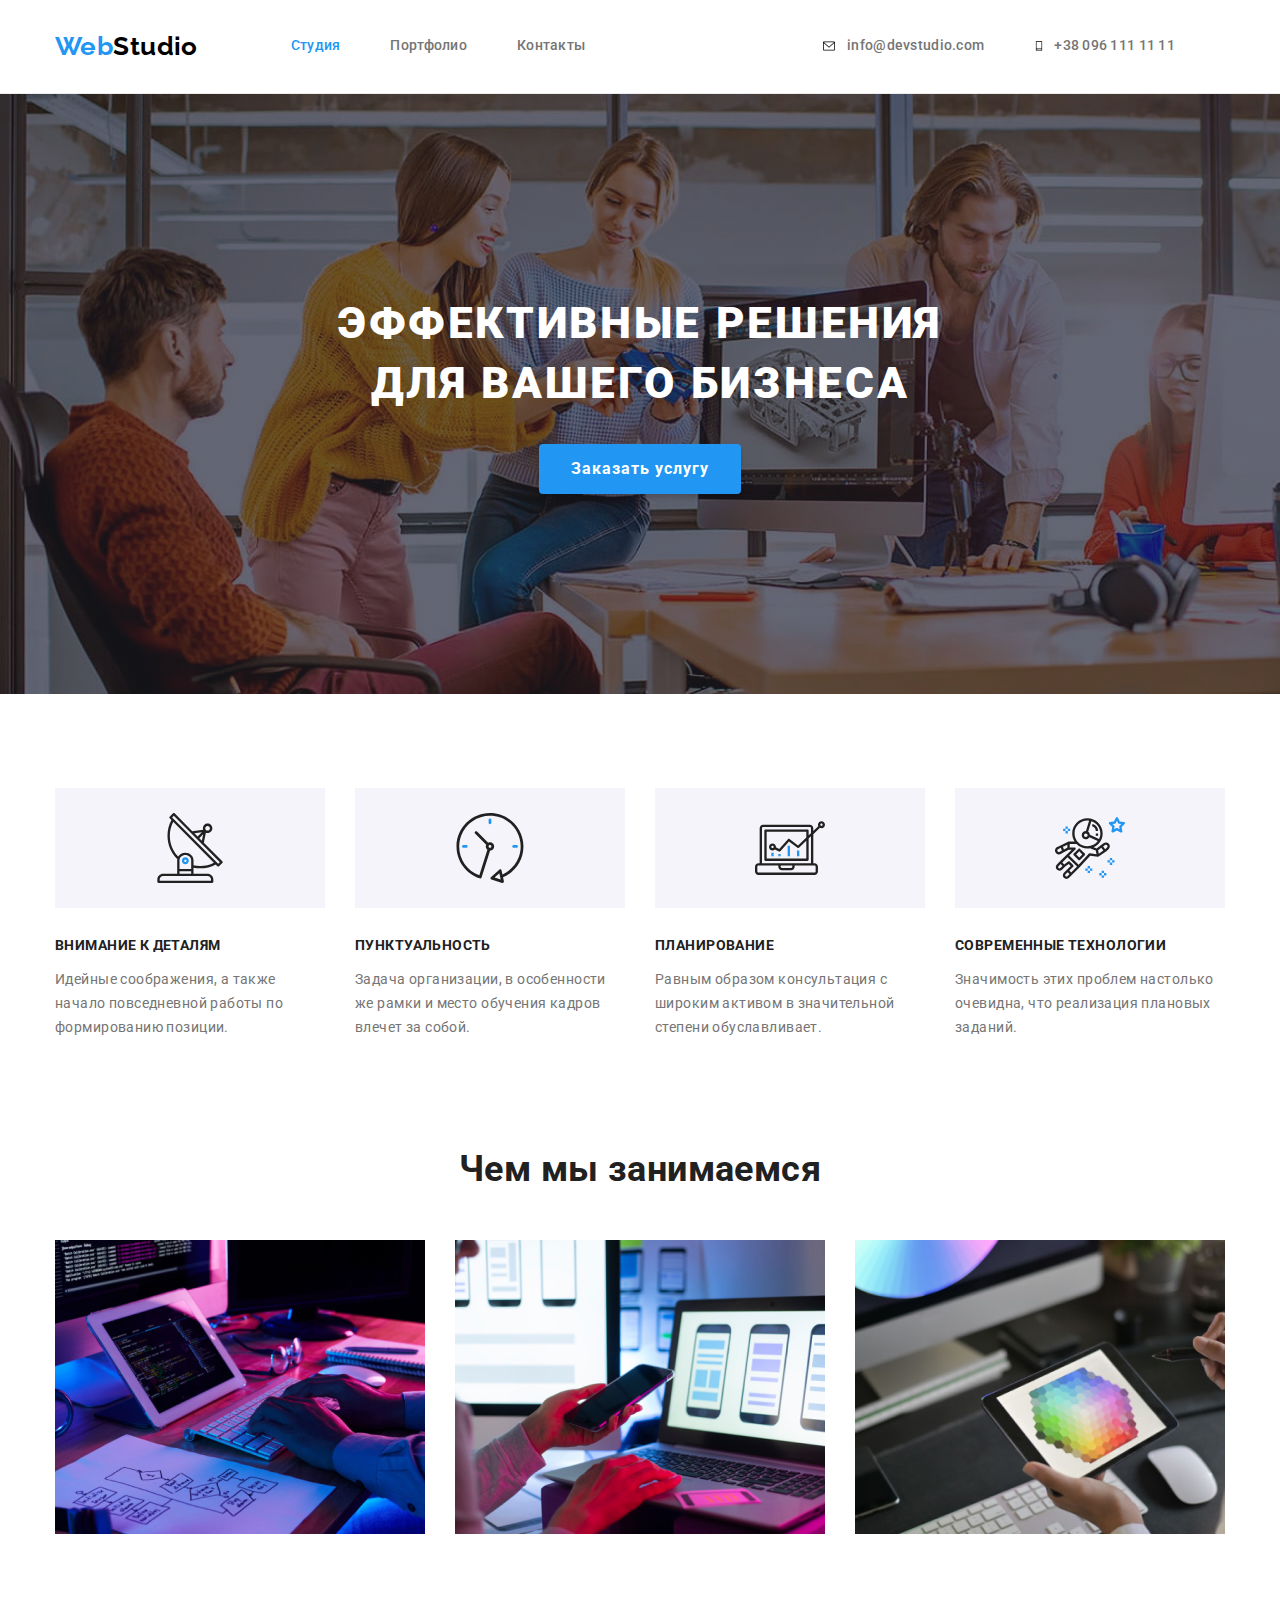
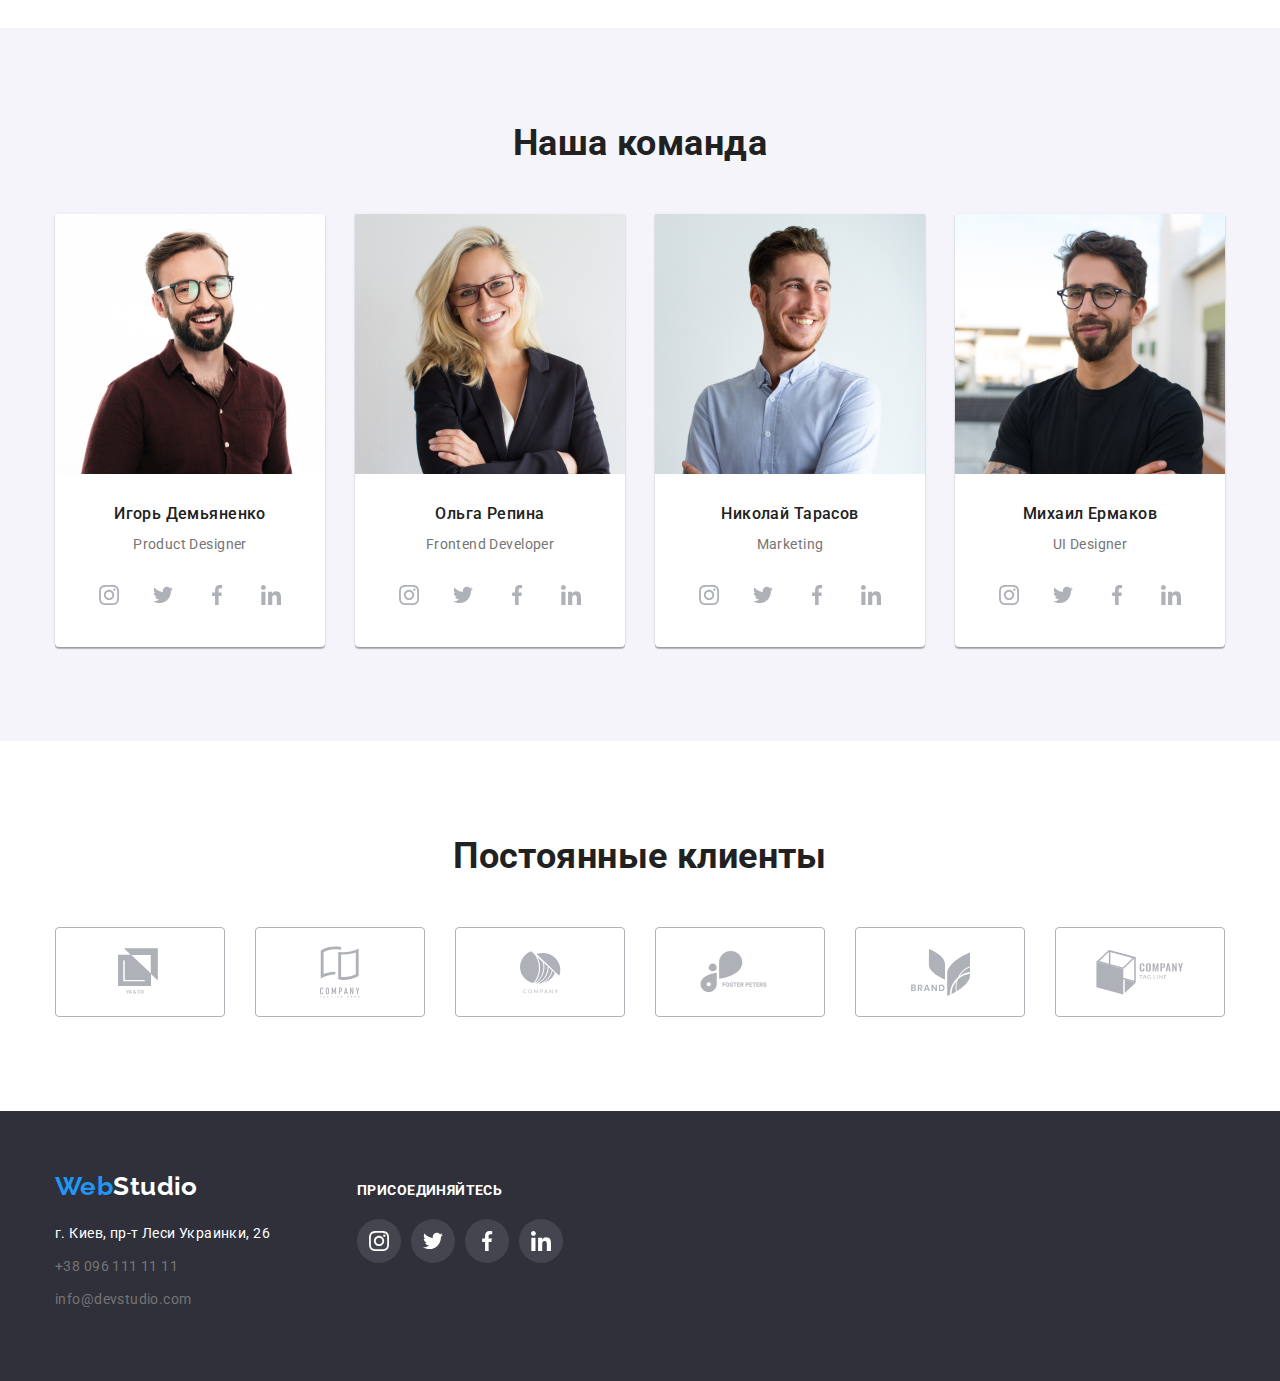
==== index.html @ 1a221051 "готова к сдаче дз" ====
<!DOCTYPE html>
<html lang="ru">
<head>
    <meta charset="UTF-8">
    <meta name="viewport" content="width=device-width, initial-scale=1.0">
    <title>Главная</title>
    <link rel="preconnect" href="https://fonts.gstatic.com">
    <link href="https://fonts.googleapis.com/css2?family=Raleway:wght@700&family=Roboto:wght@400;500;700;900&display=swap"
        rel="stylesheet">
    <link rel="stylesheet" href="https://cdnjs.cloudflare.com/ajax/libs/modern-normalize/1.0.0/modern-normalize.min.css">
    <link rel="stylesheet" href="./css/styles.css">

<body>
    <header>
        <div class="horizontal-flex container">
            <nav class="horizontal-flex">
                <a class="logo" href="./index.html"><span class='accent'>Web</span>Studio</a>
                <ul class="horizontal-flex site-nav list">
                    <li><a class="link  current" href="./index.html">Студия</a></li>
                    <li><a class="link " href="./portfolio.html">Портфолио</a></li>
                    <li><a class="link  last-child" href="">Контакты</a></li>
                </ul>
            </nav>
            <ul class="horizontal-flex header-address list">
                <li>
                    <a class="link email-telephone-link" href="mailto:info@devstudio.com">
                        <svg class="email-telephone-link-icon" width ="16" height = "12">
                            <use href="./images/sprite.svg#envelope"></use>
                        </svg>
                        <p class = "email-telephone">info@devstudio.com </p>
                    </a>
                </li>
                <li>
                    <a class="email-telephone-link link" href="tel:+380961111111">
                        <svg class="email-telephone-link-icon" width="10" height="16">
                            <use href="./images/sprite.svg#smartphone"></use>
                        </svg>
                        <p class="email-telephone">+38 096 111 11 11</p>
                    </a>
                </li>
            </ul>
        </div>
        
    </header>
    <main>
        <section class="hero">
            <h1 class="hero-h1">Эффективные решения для вашего бизнеса</h1>
            <button type ="button" class = "button-hero"> Заказать услугу</button>
        </section>
        <section class="section features">
            <div class="container">
                <h2 class="section-h2 visually-hidden">Особенности</h2>
                
                <ul class="features-list list horizontal-flex">
                    <li class="features-item">
                        <a href="#" class="features-item-link">
                            <svg class="features-item-link-icon">
                                <use href="./images/sprite.svg#antenna"></use>
                            </svg>
                        </a>
                        <h3 class='features-list-h3'>Внимание к деталям</h3>
                        <p>Идейные соображения, а также начало повседневной работы по формированию позиции.</p>
                    </li>
                    <li class="features-item ">
                        <a href="#" class="features-item-link">
                            <svg class="features-item-link-icon">
                                <use href="./images/sprite.svg#clock"></use>
                            </svg>
                        </a>
                        <h3 class='features-list-h3'>Пунктуальность</h3>
                        <p>Задача организации, в особенности же рамки и место обучения кадров влечет за собой.</p>
                    </li>
                    <li class="features-item ">
                        <a href="#" class="features-item-link">
                            <svg class="features-item-link-icon">
                                <use href="./images/sprite.svg#diagram"></use>
                            </svg>
                        </a>
                        <h3 class='features-list-h3'>Планирование</h3>
                        <p>Равным образом консультация с широким активом в значительной степени обуславливает.</p>
                    </li>
                    <li class="features-item ">
                        <a href="#" class="features-item-link">
                            <svg class="features-item-link-icon">
                                <use href="./images/sprite.svg#astronaut"></use>
                            </svg>
                        </a>
                        <h3 class='features-list-h3'>Современные технологии</h3>
                        <p>Значимость этих проблем настолько очевидна, что реализация плановых заданий.</p>
                    </li>
                </ul>
            </div>
        </section>
        <section class="section actions">
            <div class="container">
                <h2 class="section-h2">Чем мы занимаемся</h2>
                <ul class="list horizontal-flex">
                    <li><img src="./images/actions/img1.jpg" width='370' height='294' alt="Десктопные приложения"></li>
                    <li><img src="./images/actions/img2.jpg" width='370' height='294' alt="Мобильные приложения"></li>
                    <li><img src="./images/actions/img3.jpg" width='370' height='294' alt="Дизайнерские решения"> </li>
                </ul>
            </div>
        </section>
        <section class="section teams">
            <div class="container">
                <h2 class="section-h2">Наша команда</h2>
                <ul class="teams-list list">
                    <li class = 'teams-card'>
                        <img src="./images/teams/imgID.jpg" width='270' height='260' alt="Игорь Демьяненко">
                        <div class=card-label>
                            <h3 class='card-name'>Игорь Демьяненко</h3>
                            <p>Product Designer</p>
                            <ul class='social-list list'>
                                <li class = 'social-list-item'>
                                    <a href="#" class="social-list-item-link">
                                        <svg class="social-list-item-link-icon">
                                            <use href="./images/sprite.svg#instagram"></use>
                                        </svg>
                                    </a>
                                </li>
                                <li class='social-list-item'>
                                    <a href="#" class="social-list-item-link">
                                        <svg class="social-list-item-link-icon">
                                            <use href="./images/sprite.svg#twitter"></use>
                                        </svg>
                                    </a>
                                </li>
                                <li class='social-list-item'>
                                    <a href="#" class="social-list-item-link">
                                        <svg class="social-list-item-link-icon">
                                            <use href="./images/sprite.svg#facebook"></use>
                                        </svg>
                                    </a>
                                </li>
                                <li class='social-list-item'>
                                    <a href="#" class="social-list-item-link">
                                        <svg class="social-list-item-link-icon">
                                            <use href="./images/sprite.svg#linkedin"></use>
                                        </svg>
                                    </a>
                                </li>
                            </ul>
                        </div>
                    </li>
                    <li class = 'teams-card'>
                        <img src="./images/teams/imgOR.jpg" width='270' height='260' alt="Ольга Репина">
                        <div class=card-label>
                            <h3 class='card-name'>Ольга Репина</h3>
                            <p>Frontend Developer</p>
                            <ul class='social-list list'>
                                <li class='social-list-item'>
                                    <a href="#" class="social-list-item-link">
                                        <svg class="social-list-item-link-icon">
                                            <use href="./images/sprite.svg#instagram"></use>
                                        </svg>
                                    </a>
                                </li>
                                <li class='social-list-item'>
                                    <a href="#" class="social-list-item-link">
                                        <svg class="social-list-item-link-icon">
                                            <use href="./images/sprite.svg#twitter"></use>
                                        </svg>
                                    </a>
                                </li>
                                <li class='social-list-item'>
                                    <a href="#" class="social-list-item-link">
                                        <svg class="social-list-item-link-icon">
                                            <use href="./images/sprite.svg#facebook"></use>
                                        </svg>
                                    </a>
                                </li>
                                <li class='social-list-item'>
                                    <a href="#" class="social-list-item-link">
                                        <svg class="social-list-item-link-icon">
                                            <use href="./images/sprite.svg#linkedin"></use>
                                        </svg>
                                    </a>
                                </li>
                            </ul>
                        </div>
                    </li>
                    <li class = 'teams-card'>
                        <img src="./images/teams/imgNT.jpg" width='270' height='260' alt="Николай Тарасов">
                        <div class=card-label>
                            <h3 class='card-name'>Николай Тарасов</h3>
                            <p>Marketing</p>
                            <ul class='social-list list'>
                                <li class='social-list-item'>
                                    <a href="#" class="social-list-item-link">
                                        <svg class="social-list-item-link-icon">
                                            <use href="./images/sprite.svg#instagram"></use>
                                        </svg>
                                    </a>
                                </li>
                                <li class='social-list-item'>
                                    <a href="#" class="social-list-item-link">
                                        <svg class="social-list-item-link-icon">
                                            <use href="./images/sprite.svg#twitter"></use>
                                        </svg>
                                    </a>
                                </li>
                                <li class='social-list-item'>
                                    <a href="#" class="social-list-item-link">
                                        <svg class="social-list-item-link-icon">
                                            <use href="./images/sprite.svg#facebook"></use>
                                        </svg>
                                    </a>
                                </li>
                                <li class='social-list-item'>
                                    <a href="#" class="social-list-item-link">
                                        <svg class="social-list-item-link-icon">
                                            <use href="./images/sprite.svg#linkedin"></use>
                                        </svg>
                                    </a>
                                </li>
                            </ul>
                        </div>
                    </li>
                    <li class = 'teams-card'>
                        <img src="./images/teams/imgME.jpg" width='270' height='260' alt="Михаил Ермаков">
                        <div class=card-label>
                            <h3 class='card-name'>Михаил Ермаков</h3>
                            <p>UI Designer</p>
                            <ul class='social-list list'>
                                <li class='social-list-item'>
                                    <a href="#" class="social-list-item-link">
                                        <svg class="social-list-item-link-icon">
                                            <use href="./images/sprite.svg#instagram"></use>
                                        </svg>
                                    </a>
                                </li>
                                <li class='social-list-item'>
                                    <a href="#" class="social-list-item-link">
                                        <svg class="social-list-item-link-icon">
                                            <use href="./images/sprite.svg#twitter"></use>
                                        </svg>
                                    </a>
                                </li>
                                <li class='social-list-item'>
                                    <a href="#" class="social-list-item-link">
                                        <svg class="social-list-item-link-icon">
                                            <use href="./images/sprite.svg#facebook"></use>
                                        </svg>
                                    </a>
                                </li>
                                <li class='social-list-item'>
                                    <a href="#" class="social-list-item-link">
                                        <svg class="social-list-item-link-icon">
                                            <use href="./images/sprite.svg#linkedin"></use>
                                        </svg>
                                    </a>
                                </li>
                            </ul>
                        </div>
                    </li>
                </ul>
            </div>
        
        </section>
        <section class="section customers">
            <div class="container">
                <h2 class="section-h2">Постоянные клиенты</h2>
                <ul class="customers-list list">
                    <li class="customers-item">
                        <a href="#" class="customers-item-link">
                            <svg class="customers-item-link-logo" width = "44px" height ="49px">
                                <use href="./images/sprite.svg#logo1" ></use>
                            </svg>
                        </a>
                    </li>
                    <li class="customers-item">
                        <a href="#" class="customers-item-link">
                            <svg class="customers-item-link-logo" width="40px" height="52px">
                                <use href="./images/sprite.svg#logo2"></use>
                            </svg>
                        </a>
                    </li>
                    <li class="customers-item">
                        <a href="#" class="customers-item-link">
                            <svg class="customers-item-link-logo" width="41px" height="43px">
                                <use href="./images/sprite.svg#logo3"></use>
                            </svg>
                        </a>
                    </li>
                    <li class="customers-item">
                        <a href="#" class="customers-item-link">
                            <svg class="customers-item-link-logo" width="80px" height="42px">
                                <use href="./images/sprite.svg#logo4"></use>
                            </svg>
                        </a>
                    </li>
                    <li class="customers-item">
                        <a href="#" class="customers-item-link">
                            <svg class="customers-item-link-logo" width="59px" height="47px">
                                <use href="./images/sprite.svg#logo5"></use>
                            </svg>
                        </a>
                    </li>
                    <li class="customers-item">
                        <a href="#" class="customers-item-link">
                            <svg class="customers-item-link-logo" width="88px" height="45px">
                                <use href="./images/sprite.svg#logo6"></use>
                            </svg>
                        </a>
                    </li>
                </ul>
            </div>

        </section>
    </main>
    <footer class = 'footer'>
        <div class = "container">
            <div class = 'footer-address'>
                <a class='logo' href="./index.html" lang="en"><span class='accent'>Web</span>Studio</a>
                <address class='footer-only-address'>
                    <ul class='list'>
                        <li class='footer-list'>
                            <a class='street link' href='https://goo.gl/maps/ssaZGnjNMrTu6JDE8'>г. Киев, пр-т Леси Украинки, 26</a>
                        </li>
                        <li class='footer-list not-address'>
                            <a class=" link no-color" href="tel:+380961111111">+38 096 111 11 11</a>
                        </li>
                        <li class='footer-list not-address'>
                            <a class="link no-color last-child" href="mailto:info@devstudio.com">info@devstudio.com</a>
                        </li>
                
                    </ul>
                </address>
            </div>
            <div class = 'footer-join'>
                <b class = 'join-watchword'>Присоединяйтесь</b>

                <ul class='social-list list'>
                    <li class='social-list-item'>
                        <a href="#" class="social-list-item-link-footer">
                            <svg class="social-list-item-link-icon">
                                <use href="./images/sprite.svg#instagram"></use>
                            </svg>
                        </a>
                    </li>
                    <li class='social-list-item'>
                        <a href="#" class="social-list-item-link-footer">
                            <svg class="social-list-item-link-icon">
                                <use href="./images/sprite.svg#twitter"></use>
                            </svg>
                        </a>
                    </li>
                    <li class='social-list-item'>
                        <a href="#" class="social-list-item-link-footer">
                            <svg class="social-list-item-link-icon">
                                <use href="./images/sprite.svg#facebook"></use>
                            </svg>
                        </a>
                    </li>
                    <li class='social-list-item'>
                        <a href="#" class="social-list-item-link-footer">
                            <svg class="social-list-item-link-icon">
                                <use href="./images/sprite.svg#linkedin"></use>
                            </svg>
                        </a>
                    </li>
                </ul>
            </div>
        </div>
    </footer>
</body>
</html>
---- css/styles.css ----
:root {
  --primary-text-color: #757575;
  --title-text-color: #212121;
  --accent-color: #2196f3;
  --logo-color: #000000;
  --alternative-color: #ffffff;
  --adress-footer-color: rgb (255, 255, 255, 0.6);
  --primary-bg-color: #ffffff;
  --accent-bg-color: #f5f4fa;
  --alternative-bg-color: #2f303a;
  --color-shadow: rgba(0, 0, 0, 0.15);
  --color-border-header: #ececec;
  --color-border-cards: #eeeeee;
  --color-overlay-gradient: rgba(47, 48, 58, 0.4);
  --color-social-link: #afb1b8;
  --background-social-link-footer: rgba(255, 255, 255, 0.1);
}
body {
  background-color: var(--primary-bg-color);
  color: var(--primary-text-color);
  font-size: 14px;
  line-height: 1.71;
  font-family: Roboto, sans-serif;
  letter-spacing: 0.03em;
}

.container {
  margin-left: auto;
  margin-right: auto;

  padding-left: 15px;
  padding-right: 15px;
  width: 1200px;
}
.visually-hidden {
  position: absolute;
  clip: rect(0 0 0 0);
  width: 1px;
  height: 1px;
  margin: -1px;
}

.horizontal-flex {
  display: flex;
  align-items: center;
}
.logo {
  display: block;
  color: var(--logo-color);
  font-family: Raleway, cursive;
  font-weight: 700;
  font-size: 26px;
  line-height: 1.19;
  text-decoration: none;
  margin-right: 93px;
}
.accent {
  color: var(--accent-color);
}
/* отключаю стили списков*/
.list {
  padding: 0;
  margin: 0;
  list-style: none;
}

/* ----header---- */
header {
  padding-top: 24px;
  padding-bottom: 25px;
  border-bottom: 1px solid var(--color-border-header);
}
.link {
  text-decoration: none;
  margin-right: 50px;
}
.horizontal-flex.header-address {
  margin-left: auto;
}
.site-nav .link,
.header-address .link {
  font-weight: 500;
  font-size: 14px;
  line-height: 1.14;
  letter-spacing: 0.02em;
  color: var(--primary-text-color);
}
.link:visited {
  color: var(--adress-footer-color);
}
.link:hover,
.link:focus,
.site-nav .link.current {
  color: var(--accent-color);
}
.email-telephone-link {
  display: inline-flex;
  align-items: center;
}
.email-telephone-link:focus,
.email-telephone-link:hover {
  fill: var(--accent-color);
}

.email-telephone-link-icon {
  fill: inherit;
}

.email-telephone {
  margin-left: 10px;
}
/* ----end header---- */

/*------hero----------*/

.hero {
  background-color: var(--alternative-bg-color);
  text-align: center;
  margin-left: auto;
  margin-right: auto;
  padding-top: 200px;
  padding-bottom: 200px;
  max-width: 1600px;
  height: 600px;
  margin-left: auto;
  margin-right: auto;
  background-image: linear-gradient(
      to right,
      var(--color-overlay-gradient),
      var(--color-overlay-gradient)
    ),
    url('../images/hero-min.jpg');
  background-size: cover;
  background-repeat: no-repeat;
}

.hero-h1 {
  margin-left: auto;
  margin-right: auto;
  color: var(--alternative-color);
  width: 700px;
  font-family: Roboto;
  font-weight: 900;
  font-size: 44px;
  line-height: 1.36;

  letter-spacing: 0.06em;
  text-transform: uppercase;
  margin-top: 0px;
  margin-bottom: 30px;
}
.button-hero {
  background-color: var(--accent-color);
  color: var(--alternative-color);
  border: none;
  border-radius: 4px;
  box-shadow: 0px 4px 4px var(--color-shadow);
  padding: 10px 32px;
  font-weight: 700;
  font-size: 16px;
  line-height: 1.87;
  display: flex;
  align-items: center;
  text-align: center;
  letter-spacing: 0.06em;
  margin-left: auto;
  margin-right: auto;
  /*margin-bottom: 200px;*/
}

/*------end hero------*/

/*------section-------*/
img {
  display: block;
}
.section {
  background-color: var(--primary-bg-color);
  padding-top: 94px;
  /*--padding-bottom: 94px;--*/
}
.section-h2 {
  color: var(--title-text-color);

  font-weight: 700;
  font-size: 36px;
  line-height: 1.17;
  text-align: center;

  margin-top: 0;
  margin-bottom: 50px;
}

/*------end section---*/

/*---features-list----*/

.features-list-h3 {
  color: var(--title-text-color);

  font-weight: 700;
  font-size: 14px;
  line-height: 1.14;
  text-transform: uppercase;
  margin-top: 30px;
  margin-bottom: 10px;
}

.features-item {
  display: block;
  width: 270px;
  margin-right: 30px;
}
.features-item:last-child {
  margin-right: 0;
}
.features-item-link {
  display: flex;
  justify-content: center;
  align-items: center;
  width: 270px;
  height: 120px;
  background-color: var(--accent-bg-color);
}
.features-item-link-icon {
  width: 70px;
  height: 70px;
}

.features > p {
  display: inline-block;
  margin-top: 0;
  margin-bottom: 0px;
}
/*--end features-list-*/

/*-----actions----*/
.actions {
  padding-bottom: 94px;
}

.actions .list li:not(:last-child) {
  margin-right: 30px;
}
/*-----end actions----*/

/*--------teams-------*/
.teams {
  padding-bottom: 94px;
  background-color: var(--accent-bg-color);
}
.teams-list {
  display: flex;
}

.teams-card {
  background: var(--primary-bg-color);

  box-shadow: 0px 1px 3px rgba(0, 0, 0, 0.12), 0px 1px 1px rgba(0, 0, 0, 0.14),
    0px 2px 1px rgba(0, 0, 0, 0.2);
  border-radius: 0px 0px 4px 4px;
}
.teams-card:not(:last-child) {
  margin-right: 30px;
}
.card-name {
  color: var(--title-text-color);

  font-weight: 500;
  font-size: 16px;
  line-height: 1.19;
  text-align: center;
  margin-top: 0;
  margin-bottom: 10px;
}

.card-label {
  width: 270px;
  padding-top: 30px;
  padding-bottom: 30px;
  padding-right: 32px;
  padding-left: 32px;

  text-align: center;
}
.card-label p {
  margin: 0;
  margin-bottom: 16px;
}
.social-list {
  display: flex;
  justify-content: space-between;
}
.social-list-item {
  margin-right: 10px;
}
.social-list-item-link {
  display: flex;
  justify-content: center;
  align-items: center;
  width: 44px;
  height: 44px;
  border-radius: 50%;
  background-color: inherit;
  fill: var(--color-social-link);
}
.social-list-item-link:hover,
.social-list-item-link:focus {
  background-color: var(--accent-color);
  fill: var(--alternative-color);
}
.social-list-item-link-icon {
  width: 20px;
  height: 20px;
  fill: inherit;
}

/*------end teams-----*/

/*-----customers------*/
.customers {
  padding-bottom: 94px;
}
.customers-list {
  display: flex;
}
.customers-item {
  display: flex;
  width: 170px;
  height: 90px;
}
.customers-item:not(:last-child) {
  margin-right: 30px;
}
.customers-item-link {
  display: flex;
  justify-content: center;
  align-items: center;
  width: inherit;
  height: inherit;
  border: 1px solid var(--color-social-link);
  box-sizing: border-box;
  border-radius: 4px;
  fill: var(--color-social-link);
}
.customers-item-link:hover,
.customers-item-link:focus {
  fill: var(--accent-color);
  border-color: var(--accent-color);
}
.customers-item-link-logo {
  fill: inherit;
}
/*-----end customers------*/

/*------footer--------*/
.footer {
  display: block;
  margin-left: auto;
  margin-right: auto;
  background-color: var(--alternative-bg-color);

  padding-top: 60px;
  padding-bottom: 60px;
}

.footer .logo {
  color: var(--alternative-color);
  margin-bottom: 20px;
}

.footer-list.not-address {
  color: var(--adress-footer-color);
  font-style: normal;
  font-weight: 400;
}
.no-color {
  color: var(--adress-footer-color);
}

.street.link {
  color: var(--alternative-color);
  font-style: normal;
  margin-right: 0;
}
.footer-list {
  margin-bottom: 9px;
}
.footer-address {
  padding-right: 70px;
  width: 302px;
}
.footer > .container {
  display: flex;
  align-items: baseline;
}
.join-watchword {
  display: block;
  margin-bottom: 20px;
  font-weight: 700;
  font-size: 14px;
  line-height: 1.14;
  text-transform: uppercase;
  color: var(--alternative-color);
}
.social-list-item-link-footer {
  display: flex;
  justify-content: center;
  align-items: center;
  width: 44px;
  height: 44px;
  border-radius: 50%;
  background-color: var(--background-social-link-footer);
  fill: var(--alternative-color);
}
.social-list-item-link-footer:hover,
.social-list-item-link-footer:focus {
  background-color: var(--accent-color);
}

/*------ end footer--------*/

/*------styles for portfolio-------------*/
.our-works {
  margin-bottom: 94px;
}

.filters-our-works {
  margin-bottom: 34px;
  padding-bottom: 16px;
  justify-content: center;
}
.our-works-button {
  cursor: pointer;
  display: inline-block;
  background-color: var(--accent-bg-color);
  color: var(--title-text-color);
  border: none;
  border-radius: 4px;
  padding-top: 6px;
  padding-bottom: 6px;
  padding-left: 22px;
  padding-right: 22px;
  font-family: Roboto, sans-serif;
  font-weight: 500;
  font-size: 16px;
  line-height: 1.62;

  text-align: center;
}
.our-works-button {
  margin-right: 8px;
}

.our-works-button:hover,
.our-works-button:focus {
  background-color: var(--accent-color);
  color: var(--alternative-color);
  box-shadow: 0px 3px 1px rgba(0, 0, 0, 0.1), 0px 1px 2px rgba(0, 0, 0, 0.08),
    0px 2px 2px rgba(0, 0, 0, 0.12);
}

.grid-flex {
  display: flex;
  flex-wrap: wrap;
}
.our-works-card:hover,
.our-works-card:focus {
  background: var(--primary-bg-color);

  box-sizing: border-box;
  box-shadow: 0px 1px 1px rgba(0, 0, 0, 0.12), 0px 4px 4px rgba(0, 0, 0, 0.06),
    1px 4px 6px rgba(0, 0, 0, 0.16);
}
.card-box-description {
  padding-top: 20px;
  padding-bottom: 20px;
  padding-left: 24px;
  padding-right: 24px;
  border-right: 1px solid var(--color-border-cards);
  border-left: 1px solid var(--color-border-cards);
  border-bottom: 1px solid var(--color-border-cards);
}

.list-title {
  color: var(--title-text-color);
  margin-top: 0;
  margin-bottom: 0;

  font-size: 18px;
  line-height: 2;
  letter-spacing: 0.06em;
}
.list-description {
  margin-top: 0;
  margin-bottom: 0;
  padding-top: 4px;
  font-size: 16px;
  line-height: 1.875;
}
.grid-flex li {
  margin-right: 30px;
  margin-bottom: 30px;
}
.grid-flex li:nth-child(3n) {
  margin-right: 0;
}
.grid-flex li:nth-last-child(3-n) {
  margin-bottom: 0;
}

.last-child {
  margin-right: 0;
}
/*------end styles for portfolio-------------*/
/* цвет текста #757575
    цвет заголовков #212121
    синий цвет выделенных заголовков
        лого, кнопок #2196F3
    цвет лого #000000
    цвет белого текста и белого фона #FFFFFF
    цвет серого фона для кнопок и сектора #F5F4FA
    цвет фона футтера #2F303A
    цвет адреса в футере #FFFFFF 60%
    */ ;
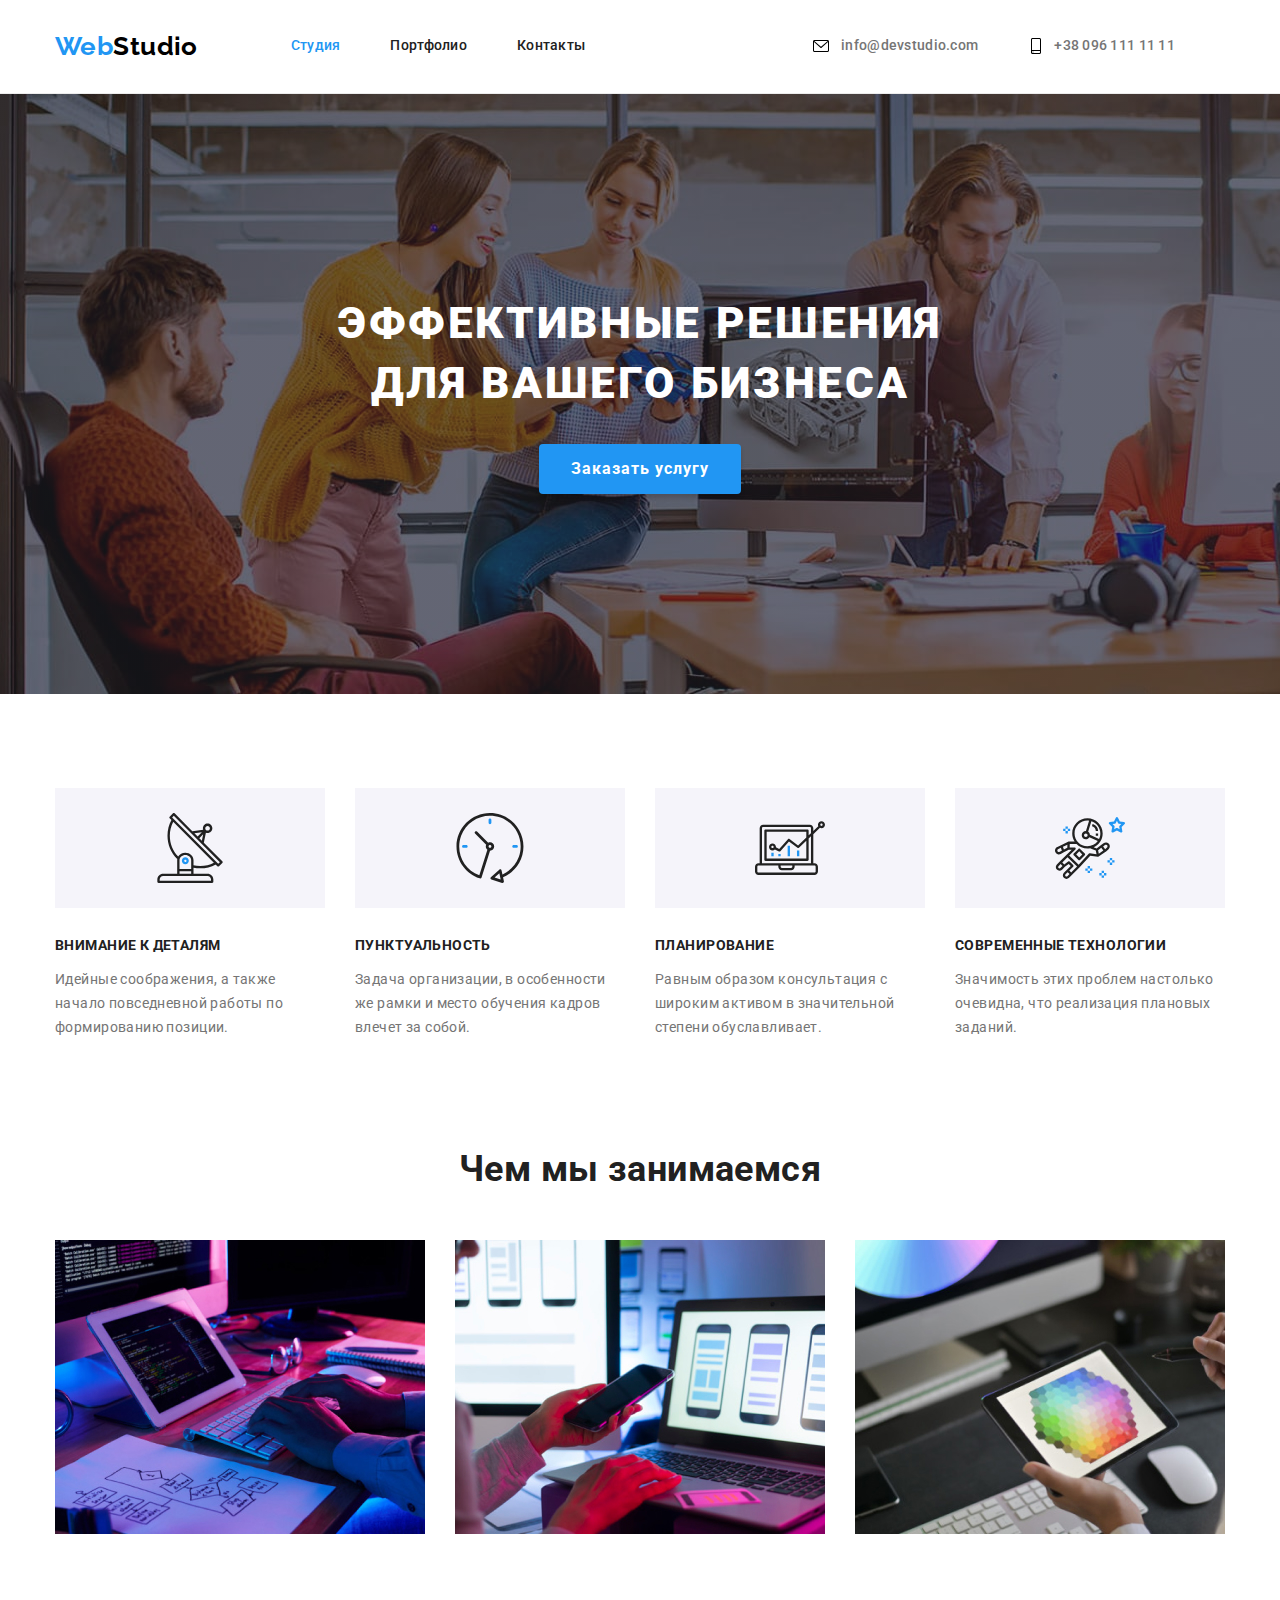
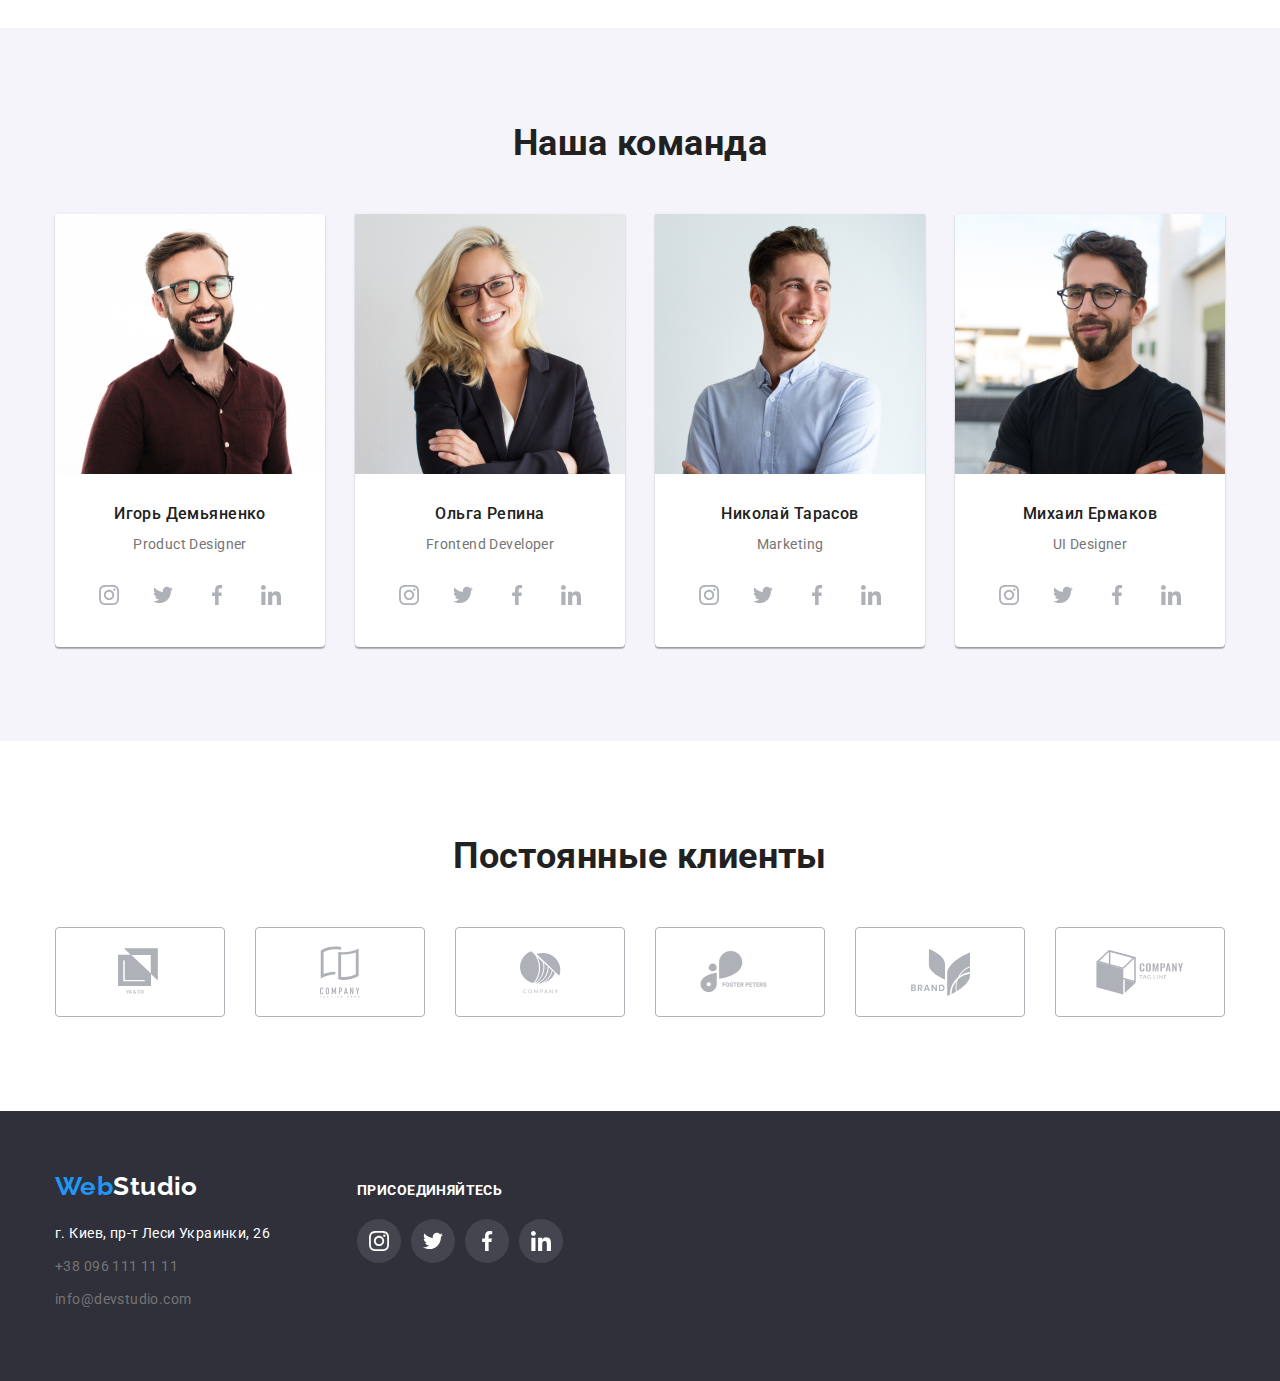
==== commit 3af18ef1: "виправила колір в шапці і збільшила  дурні іконкі" ====
--- a/index.html
+++ b/index.html
@@ -16,15 +16,15 @@
             <nav class="horizontal-flex">
                 <a class="logo" href="./index.html"><span class='accent'>Web</span>Studio</a>
                 <ul class="horizontal-flex site-nav list">
-                    <li><a class="link  current" href="./index.html">Студия</a></li>
-                    <li><a class="link " href="./portfolio.html">Портфолио</a></li>
-                    <li><a class="link  last-child" href="">Контакты</a></li>
+                    <li><a class="site-nav-link link  current" href="./index.html">Студия</a></li>
+                    <li><a class="site-nav-link link " href="./portfolio.html">Портфолио</a></li>
+                    <li><a class="site-nav-link link  last-child" href="">Контакты</a></li>
                 </ul>
             </nav>
             <ul class="horizontal-flex header-address list">
                 <li>
                     <a class="link email-telephone-link" href="mailto:info@devstudio.com">
-                        <svg class="email-telephone-link-icon" width ="16" height = "12">
+                        <svg class="email-icon email-telephone-link-icon " >
                             <use href="./images/sprite.svg#envelope"></use>
                         </svg>
                         <p class = "email-telephone">info@devstudio.com </p>
@@ -32,7 +32,7 @@
                 </li>
                 <li>
                     <a class="email-telephone-link link" href="tel:+380961111111">
-                        <svg class="email-telephone-link-icon" width="10" height="16">
+                        <svg class="email-telephone-link-icon" width="16" height="20">
                             <use href="./images/sprite.svg#smartphone"></use>
                         </svg>
                         <p class="email-telephone">+38 096 111 11 11</p>
--- a/css/styles.css
+++ b/css/styles.css
@@ -77,16 +77,24 @@
 .horizontal-flex.header-address {
   margin-left: auto;
 }
-.site-nav .link,
-.header-address .link {
+.site-nav .link {
   font-weight: 500;
   font-size: 14px;
   line-height: 1.14;
   letter-spacing: 0.02em;
-  color: var(--primary-text-color);
-}
-.link:visited {
-  color: var(--adress-footer-color);
+  color: var(--title-text-color);
+}
+.site-nav-link,
+.site-nav-link:visited {
+  color: var(--title-text-color);
+}
+
+.email-telephone {
+  font-weight: 500;
+  font-size: 14px;
+  line-height: 1.14;
+  letter-spacing: 0.02em;
+  color: inherit;
 }
 .link:hover,
 .link:focus,
@@ -96,9 +104,12 @@
 .email-telephone-link {
   display: inline-flex;
   align-items: center;
+  color: var(--primary-text-color);
+  fill: var(--primary-text -color);
 }
 .email-telephone-link:focus,
 .email-telephone-link:hover {
+  color: var(--accent-color);
   fill: var(--accent-color);
 }
 
@@ -108,6 +119,11 @@
 
 .email-telephone {
   margin-left: 10px;
+}
+
+.email-icon {
+  width: 20px;
+  height: 16px;
 }
 /* ----end header---- */
 
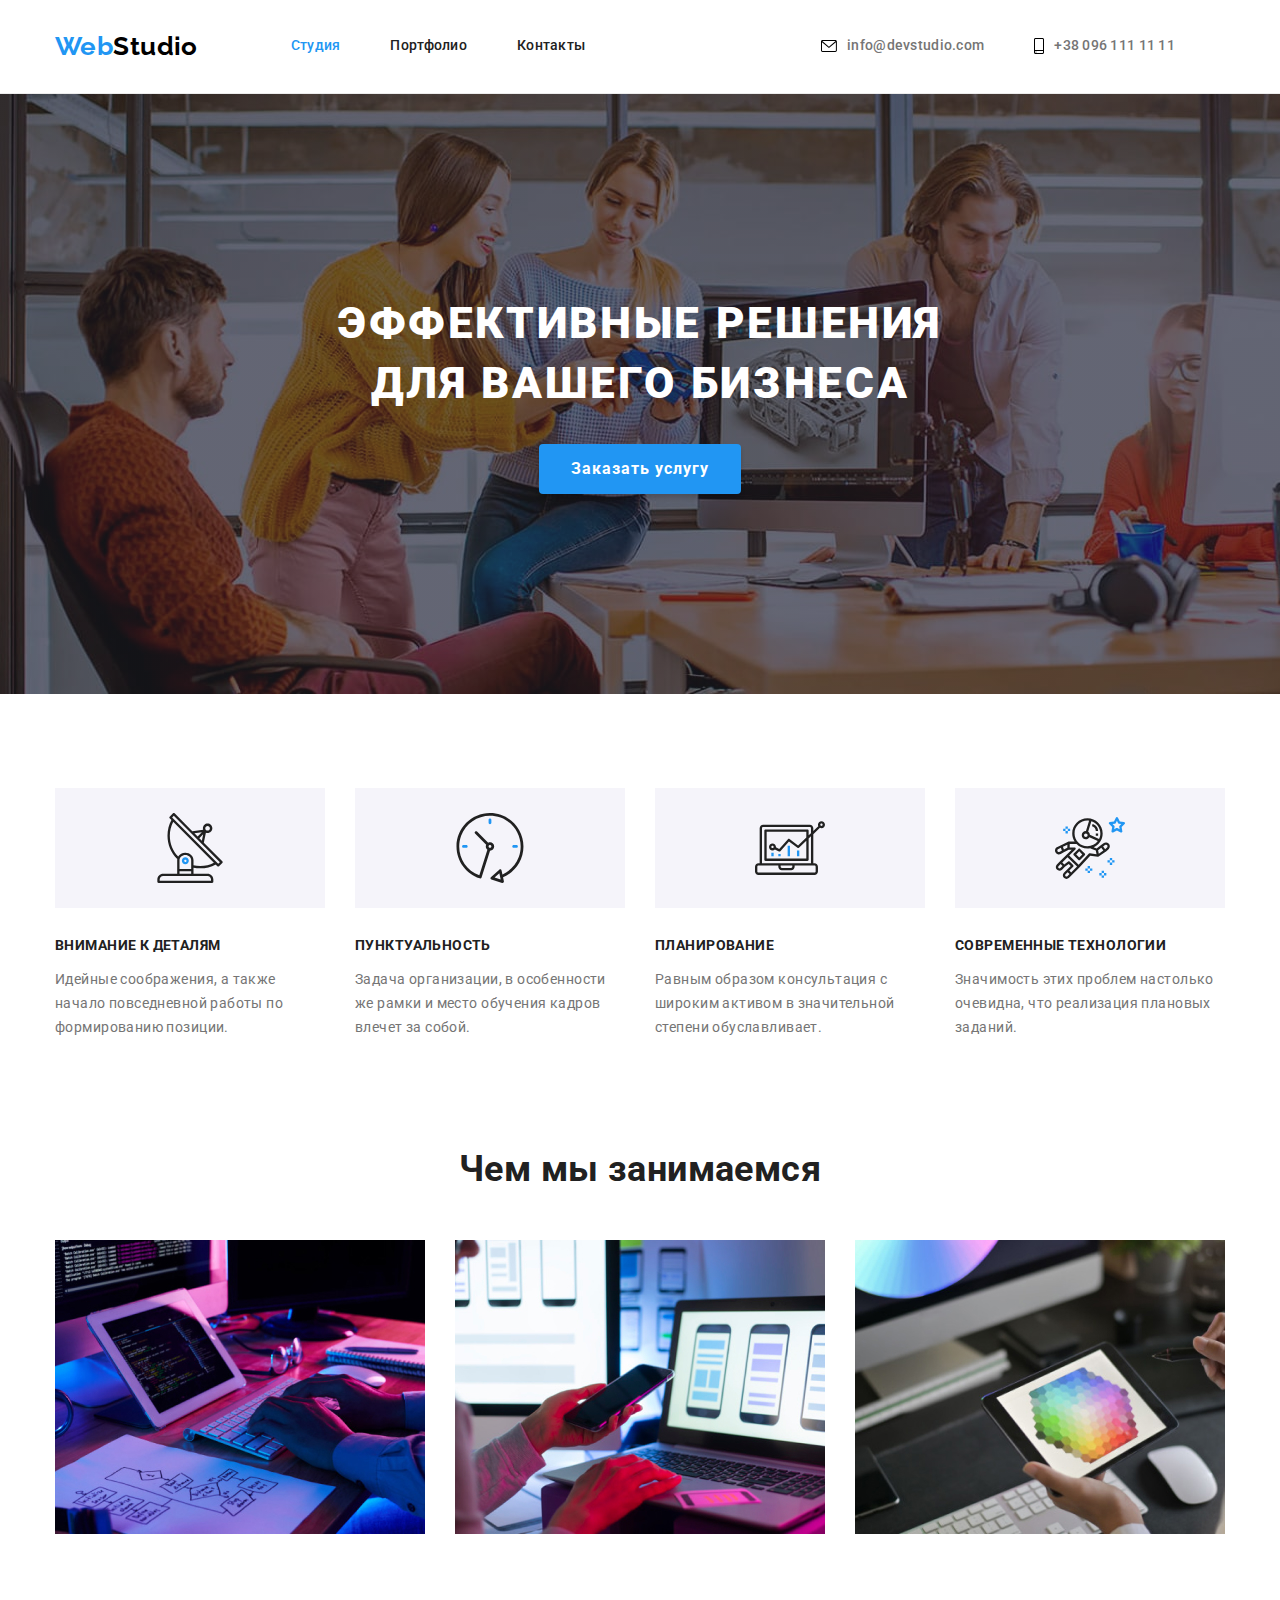
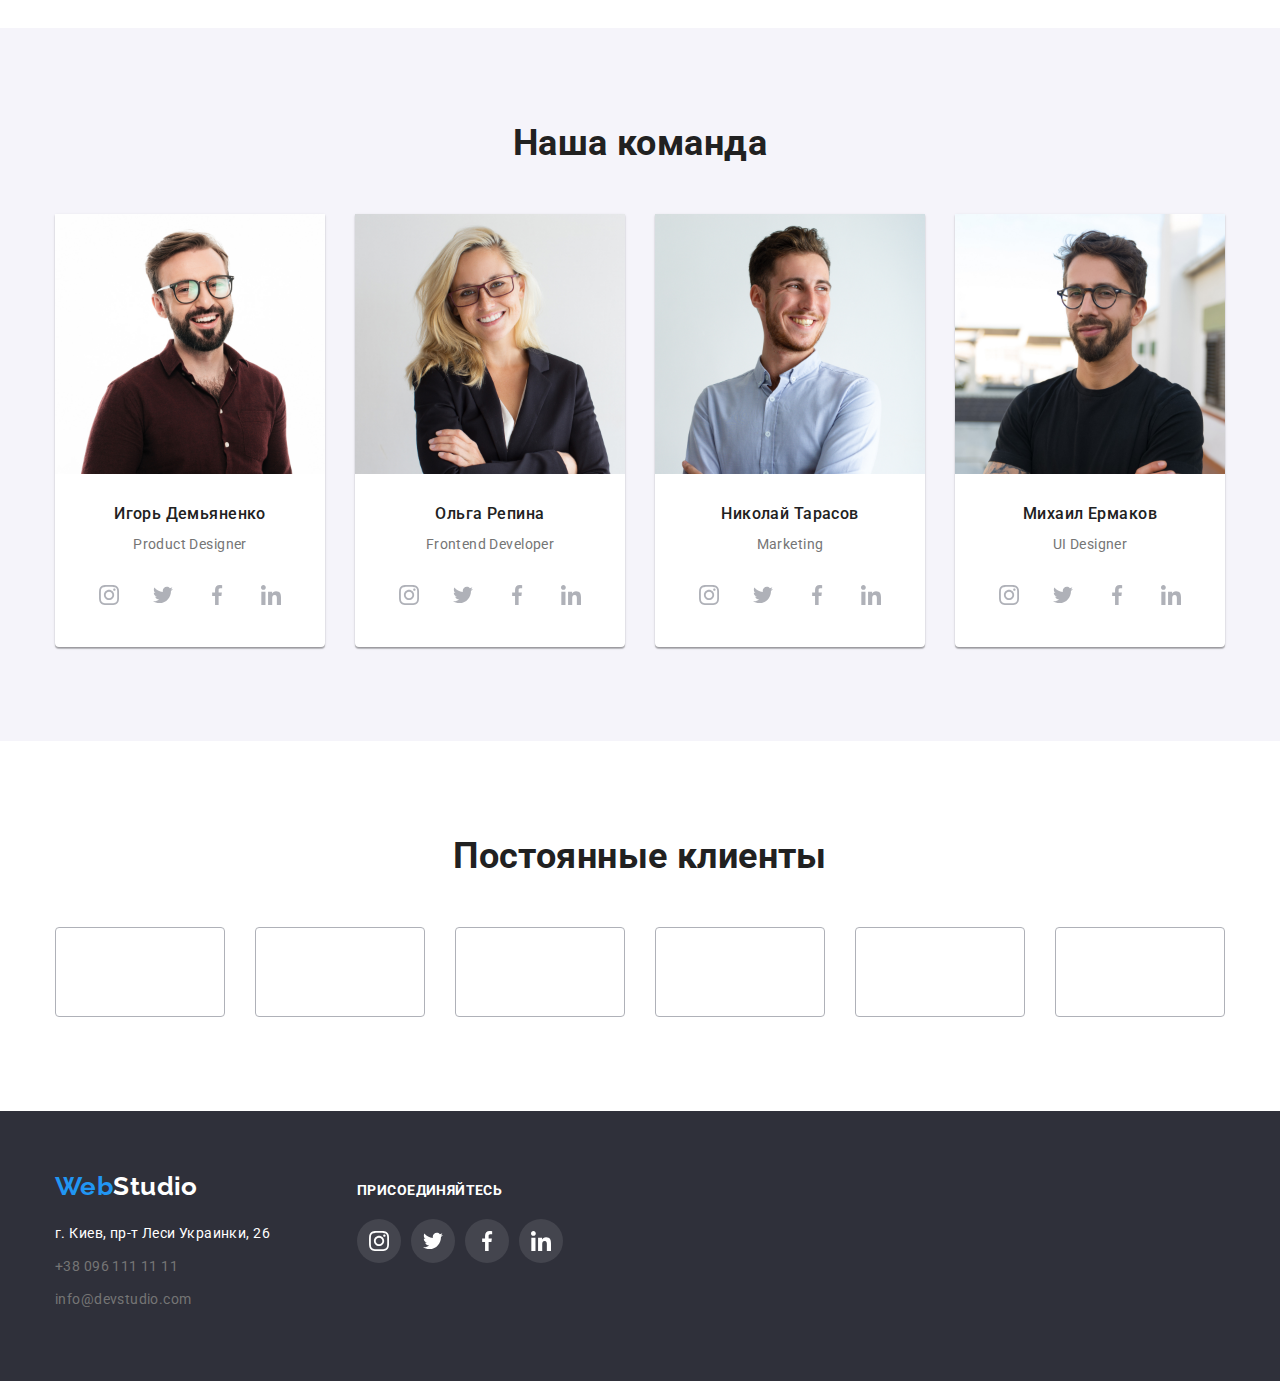
==== commit d1b980e1: "поборала кляті іконки" ====
--- a/index.html
+++ b/index.html
@@ -24,7 +24,7 @@
             <ul class="horizontal-flex header-address list">
                 <li>
                     <a class="link email-telephone-link" href="mailto:info@devstudio.com">
-                        <svg class="email-icon email-telephone-link-icon " >
+                        <svg class="email-icon email-telephone-link-icon "  width="16" height="12">
                             <use href="./images/sprite.svg#envelope"></use>
                         </svg>
                         <p class = "email-telephone">info@devstudio.com </p>
@@ -32,7 +32,7 @@
                 </li>
                 <li>
                     <a class="email-telephone-link link" href="tel:+380961111111">
-                        <svg class="email-telephone-link-icon" width="16" height="20">
+                        <svg class="email-telephone-link-icon" width="10" height="16">
                             <use href="./images/sprite.svg#smartphone"></use>
                         </svg>
                         <p class="email-telephone">+38 096 111 11 11</p>
--- a/css/styles.css
+++ b/css/styles.css
@@ -121,10 +121,6 @@
   margin-left: 10px;
 }
 
-.email-icon {
-  width: 20px;
-  height: 16px;
-}
 /* ----end header---- */
 
 /*------hero----------*/
@@ -479,6 +475,10 @@
 .grid-flex {
   display: flex;
   flex-wrap: wrap;
+}
+.our-works-card-link {
+  text-decoration: none;
+  color: inherit;
 }
 .our-works-card:hover,
 .our-works-card:focus {
